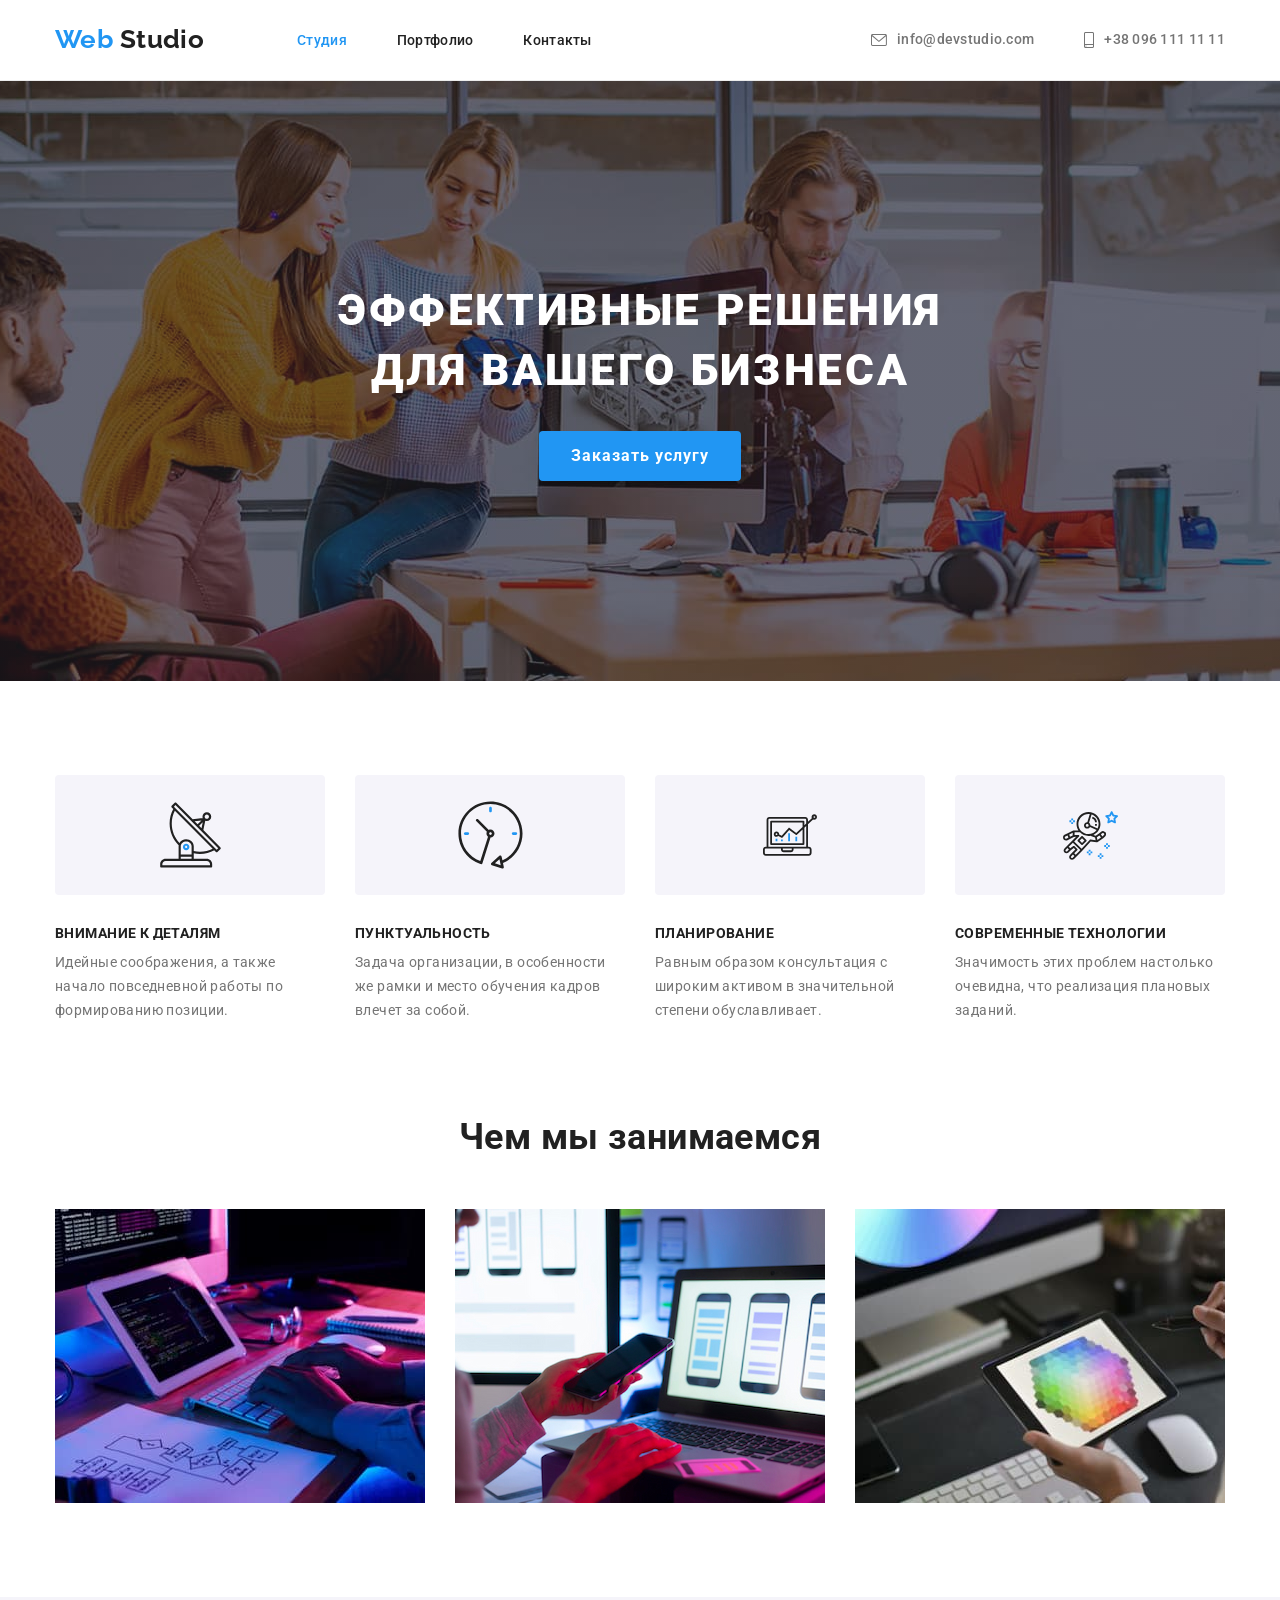
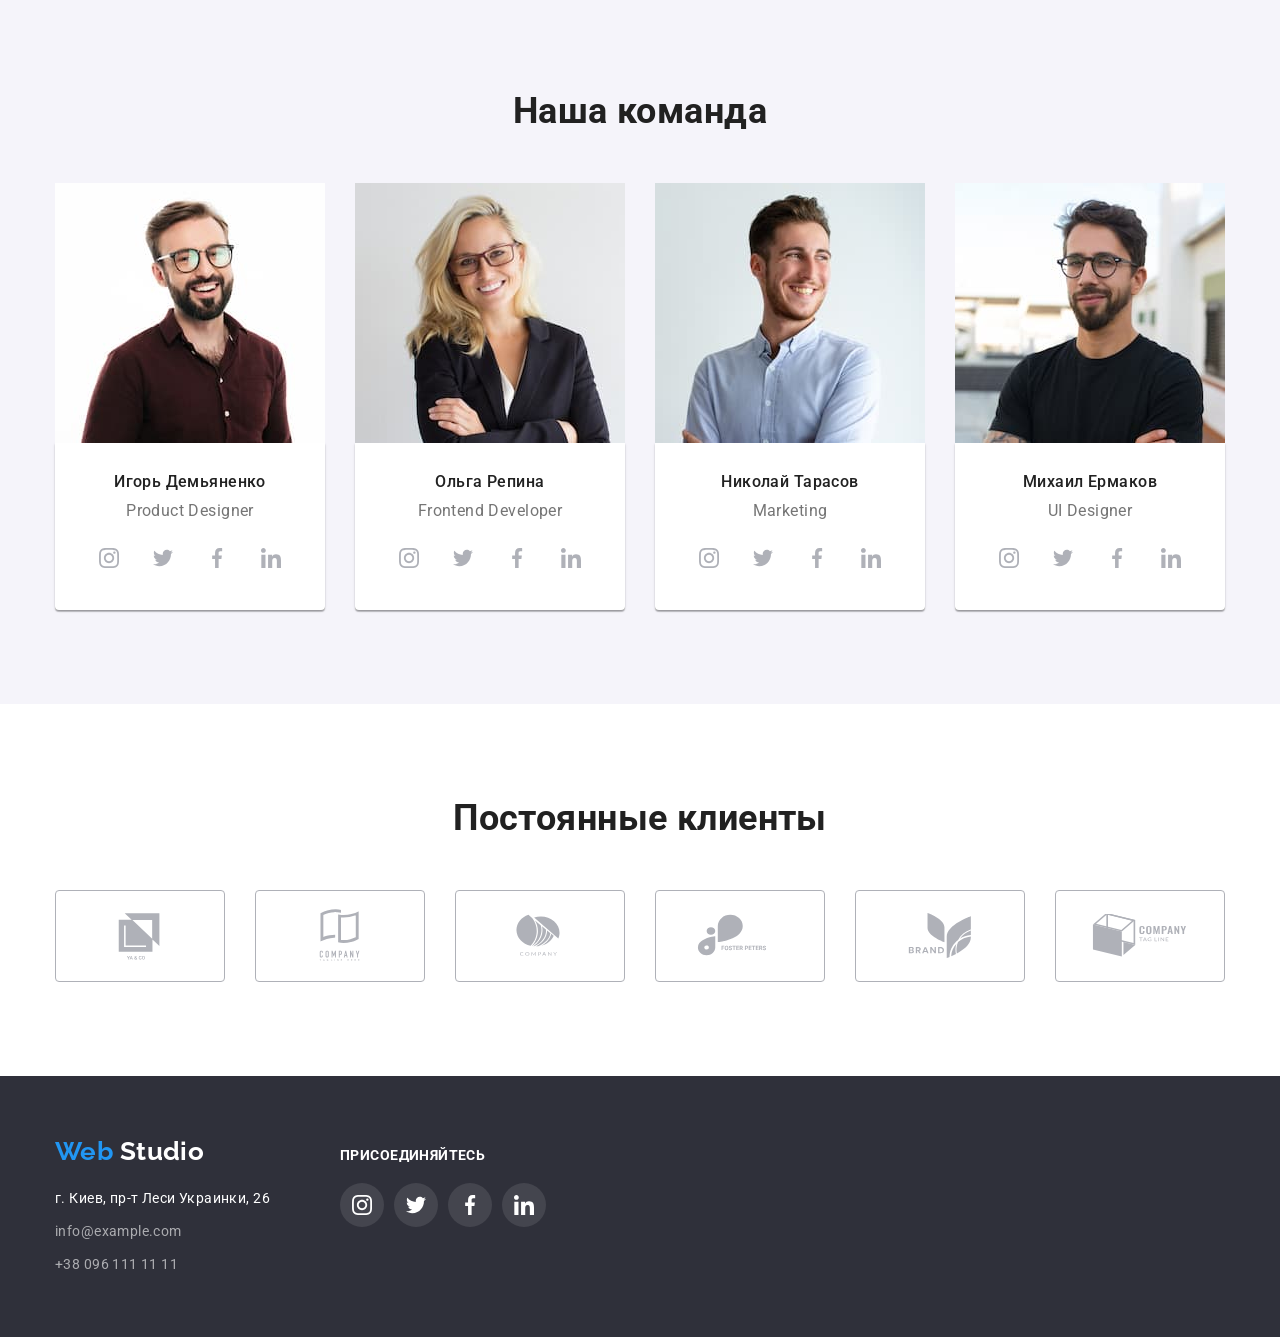
==== index.html @ f7c2570b "base elements" ====
<!DOCTYPE html>
<html lang="ru">
  <head>
    <meta charset="UTF-8" />
    <meta name="viewport" content="width=device-width, initial-scale=1.0" />
    <title>Homework 1 Web Studio</title>
    <link rel="stylesheet" href="https://cdnjs.cloudflare.com/ajax/libs/modern-normalize/1.1.0/modern-normalize.css" integrity="sha512-Y0MM+V6ymRKN2zStTqzQ227DWhhp4Mzdo6gnlRnuaNCbc+YN/ZH0sBCLTM4M0oSy9c9VKiCvd4Jk44aCLrNS5Q==" crossorigin="anonymous" referrerpolicy="no-referrer" />
    <link rel="preconnect" href="https://fonts.googleapis.com">
    <link rel="preconnect" href="https://fonts.googleapis.com">
    <link rel="preconnect" href="https://fonts.gstatic.com" crossorigin>
    <link href="https://fonts.googleapis.com/css2?family=Raleway:wght@700&family=Roboto:wght@400;500;700&display=swap" rel="stylesheet">
    <link rel="stylesheet" type="text/css" href="./css/style.css"/>
  </head>
  <body>
    <!--Header container-->

    <header>
      <div class="container header-container">
      <nav class="main-nav">
        <a class="logo" href="./index.html" target="_blank" rel="noopener noreferrer">
          Web <span class="logo-studio-second">Studio</span>
        </a>
        <ul class="site-nav">

          <li><a class="in-nav-list current" href="2.html">Студия</a></li>
          <li><a class="in-nav-list" href="portfolio.html">Портфолио</a></li>
          <li><a class="in-nav-list" href="4.html">Контакты</a></li>
        </ul>
      </nav>
      <ul class="contacts">
        <li>
          <a class="out-nav-list mail" href="mailto"> 
            <svg class="out-nav-icon" width="16" height="12">
              <use href="./images/icons.svg#icon-envelope"></use>
            </svg>
          info@devstudio.com 
          </a>
        </li>
        <li><a class="out-nav-list" href="tel">
          <svg class="out-nav-icon" width="10" height="16">
            <use href="./images/icons.svg#icon-smartphone"></use>
          </svg>
          +38 096 111 11 11 </a></li>
      </ul>
      </div>
    </header>

    <!--main conteiner-->
    <main>
      <section class="hero-title-button">
        <div class="container title-container">
        <h1 class="hero-title">Эффективные решения для вашего бизнеса</h1>
        <button class="button-hero" type="button">Заказать услугу</button>
      </div>
      </section>

      <!--about product section-->
      <section class="section"> 
        <div class="container">
        <h2 class="hidden-title">Наши приоритеты</h2>
        <ul class="product-list">
          <li>
            <div class="square-product-icon">
              <svg class="product-icon" width="65" height="70">
                <use href="./images/icons.svg#icon-antenna"></use>
              </svg>
            </div>
            <h3 class="third-title text-title">Внимание к деталям</h3>
            <p class="about-product-p">Идейные соображения, а также начало повседневной работы по формированию позиции.</p>
          </li>

          <li>
            <div class="square-product-icon">
              <svg class="product-icon" width="67" height="70">
                <use href="./images/icons.svg#icon-clock"></use>
              </svg>
            </div>
            <h3 class="third-title text-title">Пунктуальность</h3>
            <p class="about-product-p">
              Задача организации, в особенности же рамки и место обучения кадров влечет за собой.
            </p>
          </li>

          <li>
            <div class="square-product-icon">
              <svg class="product-icon" width="70" height="54">
                <use href="./images/icons.svg#icon-diagram"></use>
              </svg>
            </div>
            <h3 class="third-title text-title">Планирование</h3>
            <p class="about-product-p">
              Равным образом консультация с широким активом в значительной степени обуславливает.
            </p>
          </li>

          <li>
            <div class="square-product-icon">
              <svg class="product-icon" width="55" height="61">
                <use href="./images/icons.svg#icon-astronaut"></use>
              </svg>
            </div>
            <h3 class="third-title text-title">Современные технологии</h3>
            <p class="about-product-p">Значимость этих проблем настолько очевидна, что реализация плановых заданий.</p>
          </li>
        </ul>
      </div>
      </section>

      <!--What we do conteiner-->
      <section class="project-section section">
        <div class="container">
        <h2 class="second-title project-title">Чем мы занимаемся</h2>
        <ul class="project-list">
          <li><img src="./images/FB1(1).jpg" alt="development" width="370" /></li>

          <li><img src="./images/FB1(2).jpg" alt="markup" width="370" /></li>

          <li><img src="./images/FB1(3).jpg" alt="graphics" width="370" /></li>
        </ul>
      </div>
      </section>

      <!--Team conteiner-->
      <section class="team-section section">
        <div class="container">
        <h2 class="second-title team-title">Наша команда</h2>
        <ul class="team-list">
          <li class="members">
            <img
              width="270"
              height="260"
              src="./images/FB2(1).jpg"
              alt="product designer of our team"
            />
            <div class="member-card">
            <h3 class="member-title">Игорь Демьяненко</h3>
            <p class="our-team-p">Product Designer</p>
          <ul class="social-network-list">
            <li class="social-network-link">
              <a class="social-network" href="">
                <svg class="icon-social" width="20" height="20">
                  <use href="./images/icons.svg#icon-instagram"></use>
                </svg>
              </a>
            </li>
            <li class="social-network-link">
              <a class="social-network" href="">
                <svg class="icon-social" width="20" height="20">
                  <use href="./images/icons.svg#icon-twitter"></use>
                </svg>
              </a>
            </li>
            <li class="social-network-link">
              <a class="social-network" href="">
                <svg class="icon-social" width="20" height="20">
                  <use href="./images/icons.svg#icon-facebook"></use>
                </svg>
              </a>
            </li>
            <li class="social-network-link">
              <a class="social-network" href="">
                <svg class="icon-social" width="20" height="20">
                  <use href="./images/icons.svg#icon-linkedin"></use>
                </svg>
              </a>
            </li>
          </ul>
          </div>
          </li>
          <li class="members">
            <img
              width="270"
              height="260"
              src="./images/FB2(2).jpg"
              alt="frontend developer of our team"
            />
            <div class="member-card">
            <h3 class="member-title">Ольга Репина</h3>
            <p class="our-team-p">Frontend Developer</p>
            <ul class="social-network-list">
              <li class="social-network-link">
                <a class="social-network" href="">
                  <svg class="icon-social" width="20" height="20">
                    <use href="./images/icons.svg#icon-instagram"></use>
                  </svg>
                </a>
              </li>
              <li class="social-network-link">
                <a class="social-network" href="">
                  <svg class="icon-social" width="20" height="20">
                    <use href="./images/icons.svg#icon-twitter"></use>
                  </svg>
                </a>
              </li>
              <li class="social-network-link">
                <a class="social-network" href="">
                  <svg class="icon-social" width="20" height="20">
                    <use href="./images/icons.svg#icon-facebook"></use>
                  </svg>
                </a>
              </li>
              <li class="social-network-link">
                <a class="social-network" href="">
                  <svg class="icon-social" width="20" height="20">
                    <use href="./images/icons.svg#icon-linkedin"></use>
                  </svg>
                </a>
              </li>
            </ul>
            </div>
          </li>
          <li class="members">
            <img width="270" height="260" src="./images/FB2(3).jpg" alt="marketing of our team" />
            <div class="member-card">
            <h3 class="member-title">Николай Тарасов</h3>
            <p class="our-team-p">Marketing</p>
            <ul class="social-network-list">
              <li class="social-network-link">
                <a class="social-network" href="">
                  <svg class="icon-social" width="20" height="20">
                    <use href="./images/icons.svg#icon-instagram"></use>
                  </svg>
                </a>
              </li>
              <li class="social-network-link">
                <a class="social-network" href="">
                  <svg class="icon-social" width="20" height="20">
                    <use href="./images/icons.svg#icon-twitter"></use>
                  </svg>
                </a>
              </li>
              <li class="social-network-link">
                <a class="social-network" href="">
                  <svg class="icon-social" width="20" height="20">
                    <use href="./images/icons.svg#icon-facebook"></use>
                  </svg>
                </a>
              </li>
              <li class="social-network-link">
                <a class="social-network" href="">
                  <svg class="icon-social" width="20" height="20">
                    <use href="./images/icons.svg#icon-linkedin"></use>
                  </svg>
                </a>
              </li>
            </ul>
            </div>
          </li>
          <li class="members">
            <img width="270" height="260" src="./images/FB2(4).jpg" alt="UI designer of our team" />
            <div class="member-card">
            <h3 class="member-title">Михаил Ермаков</h3>
            <p class="our-team-p">UI Designer</p>
            <ul class="social-network-list">
              <li class="social-network-link">
                <a class="social-network" href="">
                  <svg class="icon-social" width="20" height="20">
                    <use href="./images/icons.svg#icon-instagram"></use>
                  </svg>
                </a>
              </li>
              <li class="social-network-link">
                <a class="social-network" href="">
                  <svg class="icon-social" width="20" height="20">
                    <use href="./images/icons.svg#icon-twitter"></use>
                  </svg>
                </a>
              </li>
              <li class="social-network-link">
                <a class="social-network" href="">
                  <svg class="icon-social" width="20" height="20">
                    <use href="./images/icons.svg#icon-facebook"></use>
                  </svg>
                </a>
              </li>
              <li class="social-network-link">
                <a class="social-network" href="">
                  <svg class="icon-social" width="20" height="20">
                    <use href="./images/icons.svg#icon-linkedin"></use>
                  </svg>
                </a>
              </li>
            </ul>
            </div>
          </li>
        </ul>
      </div>
      </section>

<!-- Clients section-->

<section class="section"> 
  <div class="conteiner">
<h2 class="second-title"> Постоянные клиенты </h2>
<ul class="clients-list">
  <li class="clients-company">
  <a class="company-item"  href="Client1"> 
  <svg class="clients-logo" width="106" height="60"> 
    <use href="./images/icons.svg#icon-Logo1"></use>
  </svg>
  </a>
  </li>
  <li class="clients-company">
    <a class="company-item"  href="Client1"> 
      <svg class="clients-logo" width="106" height="60"> 
        <use href="./images/icons.svg#icon-Logo2"></use>
      </svg>
      </a>
  </li>
  <li class="clients-company">
    <a class="company-item" href="Client1"> 
      <svg class="clients-logo" width="106" height="60"> 
        <use href="./images/icons.svg#icon-Logo3"></use>
      </svg>
      </a>
  </li>
  <li class="clients-company">
    <a class="company-item" href="Client1"> 
      <svg class="clients-logo" width="106" height="60"> 
        <use href="./images/icons.svg#icon-Logo4"></use>
      </svg>
      </a>
  </li>
  <li class="clients-company">
    <a class="company-item"  href="Client1"> 
      <svg class="clients-logo" width="106" height="60"> 
        <use href="./images/icons.svg#icon-Logo5"></use>
      </svg>
      </a>
  </li>
  <li class="clients-company">
    <a class="company-item" href="Client1"> 
      <svg class="clients-logo" width="106" height="60"> 
        <use href="./images/icons.svg#icon-Logo6"></use>
      </svg>
      </a>
  </li>
</ul>
  </div>
</section>
    </main>

    <!--footer conteiner-->
    <footer  class="footer-conteiner">
      <div class="container">
       <div class="footer-block">
        <div class="adress-block">
      <a class="logof" href="./index.html" target="_blank" rel="noopener noreferrer"> Web <span class="logo-studio-second-footer">Studio</span> </a>
      <address>
        <ul class="adress-list">
          <li>
            <a class="adress-conteiner address-link" href="https://bit.ly/3pXMvUd" target="_blank" rel="noopener noreferrer">
              г. Киев, пр-т Леси Украинки, 26
            </a>
          </li>
          <li><a class="contact-conteiner address-link" href="mailto:info@devstudio.com">info@example.com</a></li>
          <li><a class="contact-conteiner address-link" href="tel:+380961111111"> +38 096 111 11 11 </a></li>
        </ul>
      </address>
    </div>
      <div class="social-footer">
           <p class="social-p">присоединяйтесь</p>
           <ul class="social-list">
          <li class="social-item"> 
            <a class="social-link" href="instagram.com">
             <svg class="social-icon" width="20" height="20"> 
            <use href="./images/icons.svg#icon-instagram"></use>
          </svg>
        </a>
        </li>
          <li class="social-item">
            <a class="social-link" href="twitter.com">
            <svg class="social-icon"  width="20" height="20"> 
              <use href="./images/icons.svg#icon-twitter"></use>
            </svg>
          </a>
          </li>
          <li class="social-item">
            <a class="social-link" href="facebook.com">
            <svg class="social-icon" width="20" height="20"> 
              <use href="./images/icons.svg#icon-facebook"></use>
            </svg>
          </a>
          </li>
          <li class="social-item">
            <a class="social-link" href="linkedin.com">
            <svg class="social-icon"  width="20" height="20"> 
              <use href="./images/icons.svg#icon-linkedin"></use>
            </svg>
          </a>
          </li>
           </ul>
        </div>
      </div>
      </div>
    </footer>
  </body>
</html>
---- css/style.css ----
:root {
  --title-text-color: #212121;
  --accent-color: #2196F3;
  --text-color: #757575;
  --native-color: #FFFFFF;
  --footer-contact-color: rgba(255, 255, 255, 0.6);
  --dark-bg-color: #2F303A;
  --bg-btn-portfolio: #F5F4FA;
  --text-btn-color: rgba(0, 0, 0, 0.15);
  --card-color: #EEEEEE;
  --border-color:#ECECEC;
  --icons-color: #AFB1B8;
}

body {
font-family: 'Roboto', Raleway;
font-size: 14px;
background-color: var(--native-color);
letter-spacing: 0.03em;
}

p, h1, h2, h3, ul {
  margin: 0;
  padding: 0;
  list-style: none;
}

img {
  display: block;
}

.container {
  width: 1200px;
  margin-left: auto;
  margin-right: auto;
  padding-left: 15px;
  padding-right: 15px;
}

.section {
  padding-top: 94px;
  padding-bottom: 94px;
}
/* Header conteiner*/
header {
  display: flex;
  align-items: center;
  margin: auto;
  border-bottom: 1px solid var(--border-color);


}
.header-container {
  display: flex;
  align-items: center;
}

.main-nav {
  display: flex;
  align-items: center;
  margin-right: auto;
}

.logo {
margin-right: 93px;
padding-top: 24px;
padding-bottom: 25px;

font-family: 'Raleway';
font-weight: 700;
font-size: 26px;
line-height: 1.192;
text-decoration: none;
color: var(--accent-color)
}

.logo-studio-second{
 color: var(--title-text-color);
}

.logo-studio-second-footer{
color: var(--native-color);
}
.site-nav {
  display: flex;
  align-items: center;
  list-style: none;
  padding-left: 0;
  margin: 0;
}

.site-nav > li:not(:last-child) {
  margin-right: 50px;
}

.in-nav-list{
  padding-top: 32px;
  padding-bottom: 32px;
font-weight: 500;
line-height: 1.14;
letter-spacing: 0.02em;
color:var(--title-text-color);
text-decoration: none;
}
.in-nav-list.current {
  color: var(--accent-color);
}

.contacts {
  display: flex;
  align-items: center;
  padding-left: 0;
  margin: 0;
}

.out-nav-list{
  display: flex;
  align-items: center;
padding-top: 32px;
padding-bottom: 32px;
font-weight: 500;
line-height: 1.14;
letter-spacing: 0.02em;
color: var(--text-color);
text-decoration: none;
}

.mail {
  margin-right: 50px;
}

.in-nav-list:hover,.in-nav-list:focus,
.out-nav-list:hover, .out-nav-list:focus,
.contact-conteiner:hover, .contact-conteiner:focus,
.adress-conteiner:hover, .adress-conteiner:focus
{
  color:var(--accent-color);
}

.out-nav-icon {
  margin-right: 10px;
  fill: currentColor;
}


/* main conteiner index */
.hero-title-button{
  background: var(--dark-bg-color);
background-image: linear-gradient(
  to right,
   rgba(47, 48, 58, 0.4),
    rgba(47, 48, 58, 0.4)),
 url(../images/Img.jpg);
background-repeat: no-repeat;
background-size: cover;
background-position: center;
align-items: center;
padding-top: 200px;
padding-bottom: 200px;
max-width: 1600px;
height: 600px;
margin: 0 auto;
}

.title-container {
  display: flex;
  align-items: center;
  flex-direction: column;
}

.hero-title{
  margin: 0 auto;
  width: 696px;
font-weight: 900;
font-size: 44px;
line-height: 1.36;
text-align: center;
letter-spacing: 0.06em;
color: var(--native-color);
text-transform: uppercase;
}

.button-hero{
margin-top: 30px;
padding: 10px 32px;
border: none;
cursor: pointer;
font-weight: 700;
font-size: 16px;
line-height: 1.88;
display: flex;
align-items: center;
text-align: center;
letter-spacing: 0.06em;
color: var(--native-color);
background: var(--accent-color);
box-shadow: 0px 4px 4px var(--text-btn-color);
border-radius: 4px;
}

/*Title section*/

.second-title{
font-weight: 700;
font-size: 36px;
line-height: 1.166;
text-align: center;
color: var(--title-text-color)
}

.third-title{
font-weight: 700;
font-size: 14px;
line-height: 1.142;
color: var(--title-text-color);

}

.member-title {
font-weight: 500;
font-size: 16px;
line-height: 1.142;
color: var(--title-text-color);
text-align:center
}
.text-title {
  text-transform: uppercase;
  margin-bottom: 10px;
}

.hidden-title{
  display: none;
     position: absolute;    
      width: 1px;    
       height: 1px;   
      margin: -1px;   
       padding: 0;    
        overflow: hidden;   
          border: 0;    
           clip: rect(0 0 0 0); 
}

.portfolio-title {
  font-weight: 700;
  font-size: 18px;
  line-height: 2.000;
  letter-spacing: 0.06em;
  color: var(--title-text-color)
}

/*about product section*/
.project-section {
  padding-top: 0;
}

.product-list {
  display: flex;
}

.product-list> li:not(:last-child) {
  margin-right: 30px;
}

.about-product-p{
  width: 270px;
  line-height: 1.71;
  color: var(--text-color);
}

.project-title {
  margin-bottom: 50px;
}
.project-list {
  display: flex;
}

.project-list> li:not(:last-child) {
  margin-right: 30px;
}
.team-section {
  background-color: var(--bg-btn-portfolio);
  margin-top: 0;
  margin-bottom: 0;
}

.team-title {
  margin-bottom: 50px;
}
.team-list {
  display: flex;
}

.our-team-p{
margin-top: 10px;
font-size: 16px;
line-height: 1.187;
text-align: center;
color: var(--text-color);
}

.members {
background: var(--native-color);
width: 270px;
  margin-bottom: 0;
}

.members:not(:last-child) {
  margin-right: 30px;
}
.member-card {
  padding-top: 30px;
  padding-bottom: 30px;
  border-radius: 0px 0px 4px 4px;
  box-shadow: 0px 1px 3px rgba(0, 0, 0, 0.12), 0px 1px 1px rgba(0, 0, 0, 0.14), 0px 2px 1px rgba(0, 0, 0, 0.2);
}

.social-network-list {
  display: flex;
  justify-content: center;
  margin-top: 16px;
}

.social-network-link:not(:last-child) {
  margin-right: 10px;
}

.social-network {
  display: flex;
  justify-content: center;
  align-items: center;
  color: var(--icons-color);
  width: 44px;
  height: 44px;
  border-radius: 50%;
}

.social-network:hover,
.social-network:focus {
  color: var(--native-color);
  background-color: var(--accent-color);
}

.icon-social {
  fill: currentColor;
}

/* main conteiner portfolio */
.header-border {
  border: 1px solid var(--card-color);
}

.buttons-list {
  display: flex;
  justify-content: center;
  margin-bottom: 50px;
}
.buttons-list >li:not(:last-child) {
  margin-right: 8px;
}

.buttons-portfolio:hover{
  background: var(--accent-color); 
  color: var(--native-color); 
  box-shadow: 0px 3px 1px rgba(0, 0, 0, 0.1), 0px 1px 2px rgba(0, 0, 0, 0.08), 0px 2px 2px rgba(0, 0, 0, 0.12);

}
.buttons-portfolio:focus{
  background: var(--accent-color);
  color: var(--native-color);
  box-shadow: 0px 3px 1px rgba(0, 0, 0, 0.1), 0px 1px 2px rgba(0, 0, 0, 0.08), 0px 2px 2px rgba(0, 0, 0, 0.12);
}
.buttons-portfolio{
  cursor: pointer;
  font-weight: 500;
  font-size: 16px;
  line-height: 1.62;
  text-align: center;
  letter-spacing: 0.03em;
  border-radius: 4px;
  border: none;
  padding: 6px 22px;
  }

  .portfolio-list {
  display: flex;
  flex-wrap: wrap;
  }

  .portfolio-card {
    width: 370px;
    margin-right: 30px;
    margin-bottom: 30px;
    background: var(--native-color);

  }

  .imgbox-section:hover {
    box-shadow: 0px 1px 1px rgba(0, 0, 0, 0.12), 0px 4px 4px rgba(0, 0, 0, 0.06), 1px 4px 6px rgba(0, 0, 0, 0.16);

  }
  
  .portfolio-card:nth-child(3n) {
    margin-right: 0;
  }

  .portfolio-card:nth-last-child(-n + 3) {
    margin-bottom: 0;
  }
  
.image-card {
padding: 20px 24px 20px 24px;
border-bottom: 1px solid var(--card-color);
border-left: 1px solid var(--card-color);
border-right: 1px solid var(--card-color);
  }

.photoes-p{
  margin-top: 4px;
font-size: 16px;
line-height: 1.875;
color: var(--text-color);
}

.imgbox-section {
  text-decoration: none;
  display: block;

}

/* footer conteiner */

.logof {
  display: inline-block;
  margin-bottom: 20px;
  font-family: 'Raleway';
font-weight: 700;
font-size: 26px;
line-height: 1.192;
text-decoration: none;
color: var(--accent-color)
}

.footer-conteiner{
background: var(--dark-bg-color);
padding-top: 60px;
padding-bottom: 60px;
}

.contact-conteiner{
font-style: normal;
line-height: 1.714;
color: var(--footer-contact-color);
text-decoration: none;
}

.adress-conteiner{
font-style: normal;
line-height: 1.714;
color: var(--native-color);
text-decoration: none;
}

.address-link {
  display: inline-block;
}

.adress-list> li:not(:last-child) {
  margin-bottom: 9px;
}
.footer-block{
  display: flex;
  flex-wrap: wrap;
  align-items: baseline;
}

.social-footer {
  margin-left: 70px;
  justify-content: center;
}

.social-p {
font-weight: 700;
font-size: 14px;
line-height: 1.142;
letter-spacing: 0.03em;
text-transform: uppercase;
color:var(--native-color);
margin-bottom: 20px;
}

/* Icons section*/

.clients-list{
  margin-top: 50px;
  display: flex;
  justify-content: center;
  align-items: center;
}

.clients-list> li:not(:last-child) {
  margin-right: 30px;
}

.company-item {
  display: flex;
  justify-content: center;
  align-items: center;
  width: 170px;
  height: 92px;
  color: var(--icons-color);
  border: 1px solid var(--icons-color);
  border-radius: 4px;
}

.clients-logo {
  fill: currentColor;
}

.company-item:hover, .company-item:focus {
  color: var(--accent-color);
  border: 1px solid var(--accent-color);
}

.square-product-icon{
  display: flex;
  justify-content: center;
  align-items: center;
  width: 270px;
  height: 120px;
  background: var(--bg-btn-portfolio);
  border-radius: 4px;
  margin-bottom: 30px;
}
.product-icon {
  fill: var(--title-text-color);
}

.social-list {
display: flex;
}
.social-list>li:not(:last-child){
  margin-right: 10px;
}

.social-link {
  display: flex;
  justify-content: center;
  align-items: center;
  color: var(--native-color);
  background-color: rgba(255, 255, 255, 0.1);
  width: 44px;
  height: 44px;
  border-radius: 50%;
}
.social-icon {
  fill: currentColor;
}
.social-link:hover, .social-link:focus {
  background-color: var(--accent-color);
  color: var(--native-color);
}
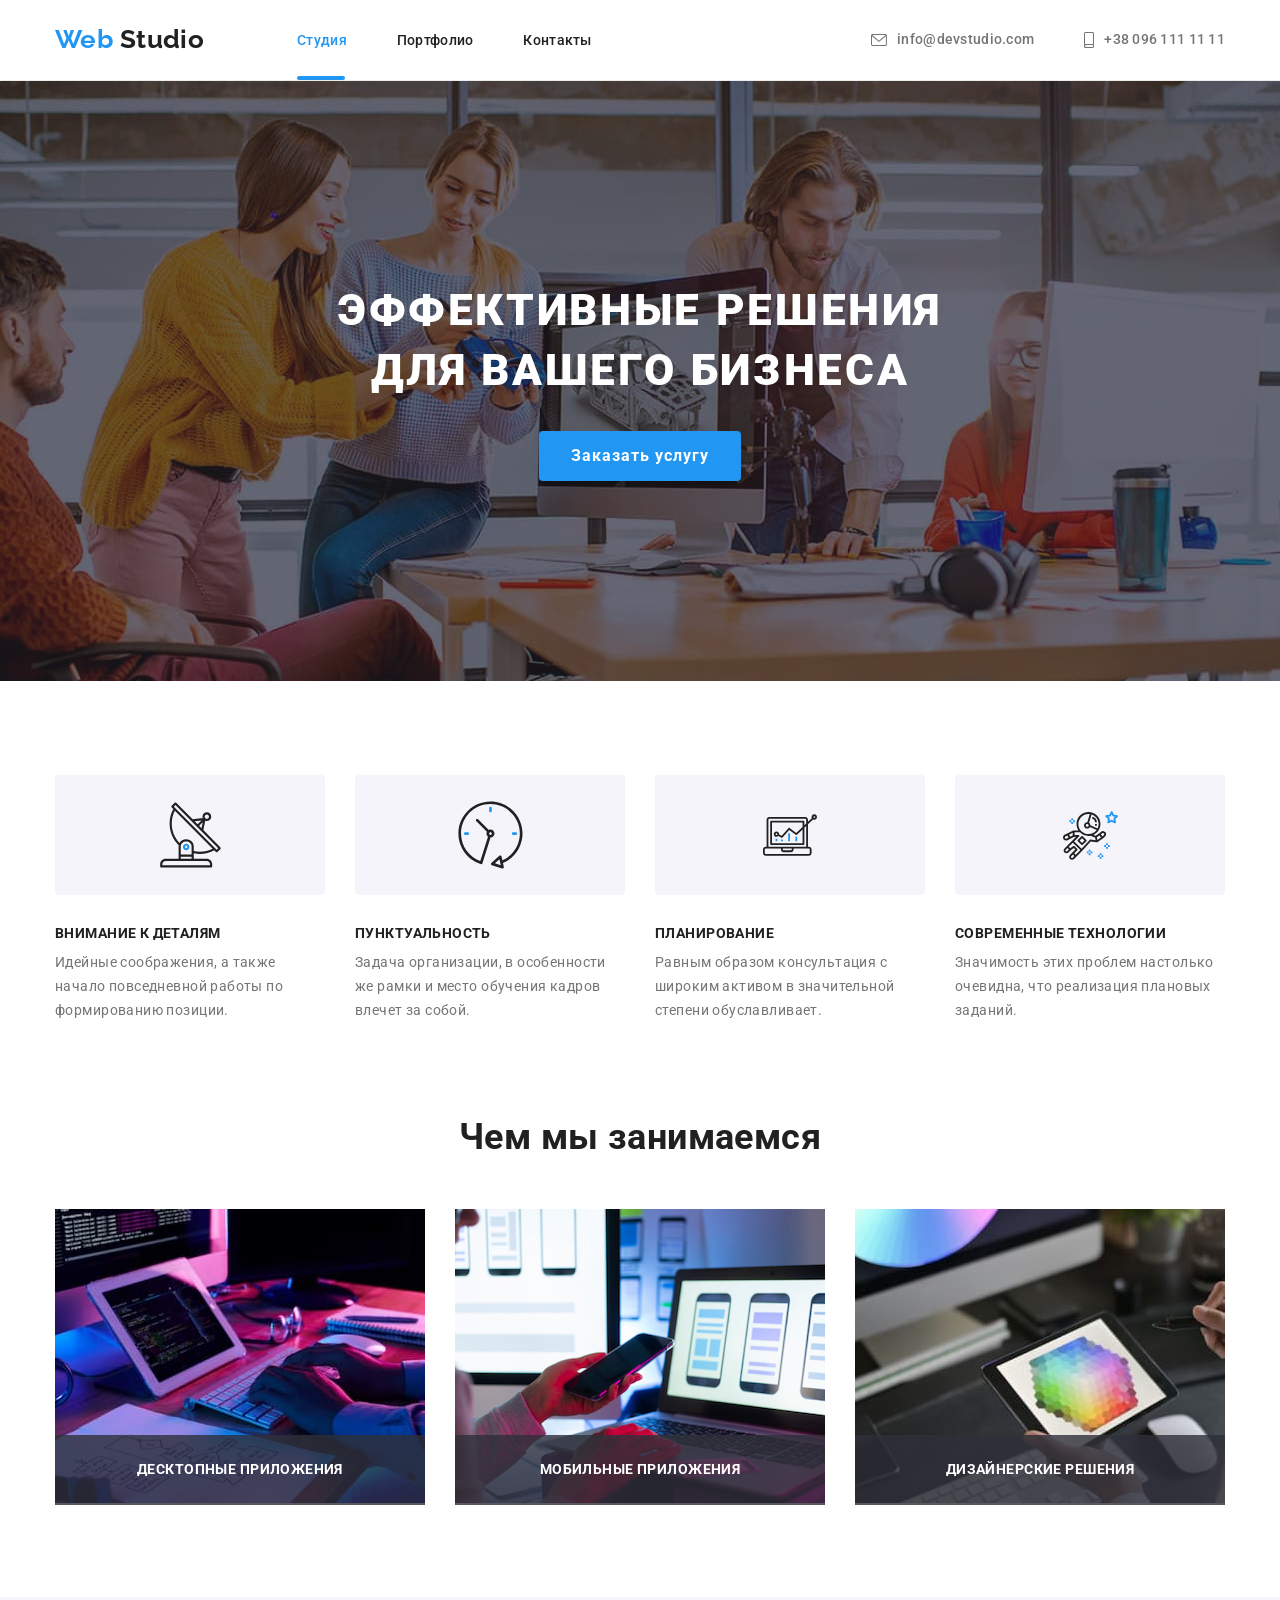
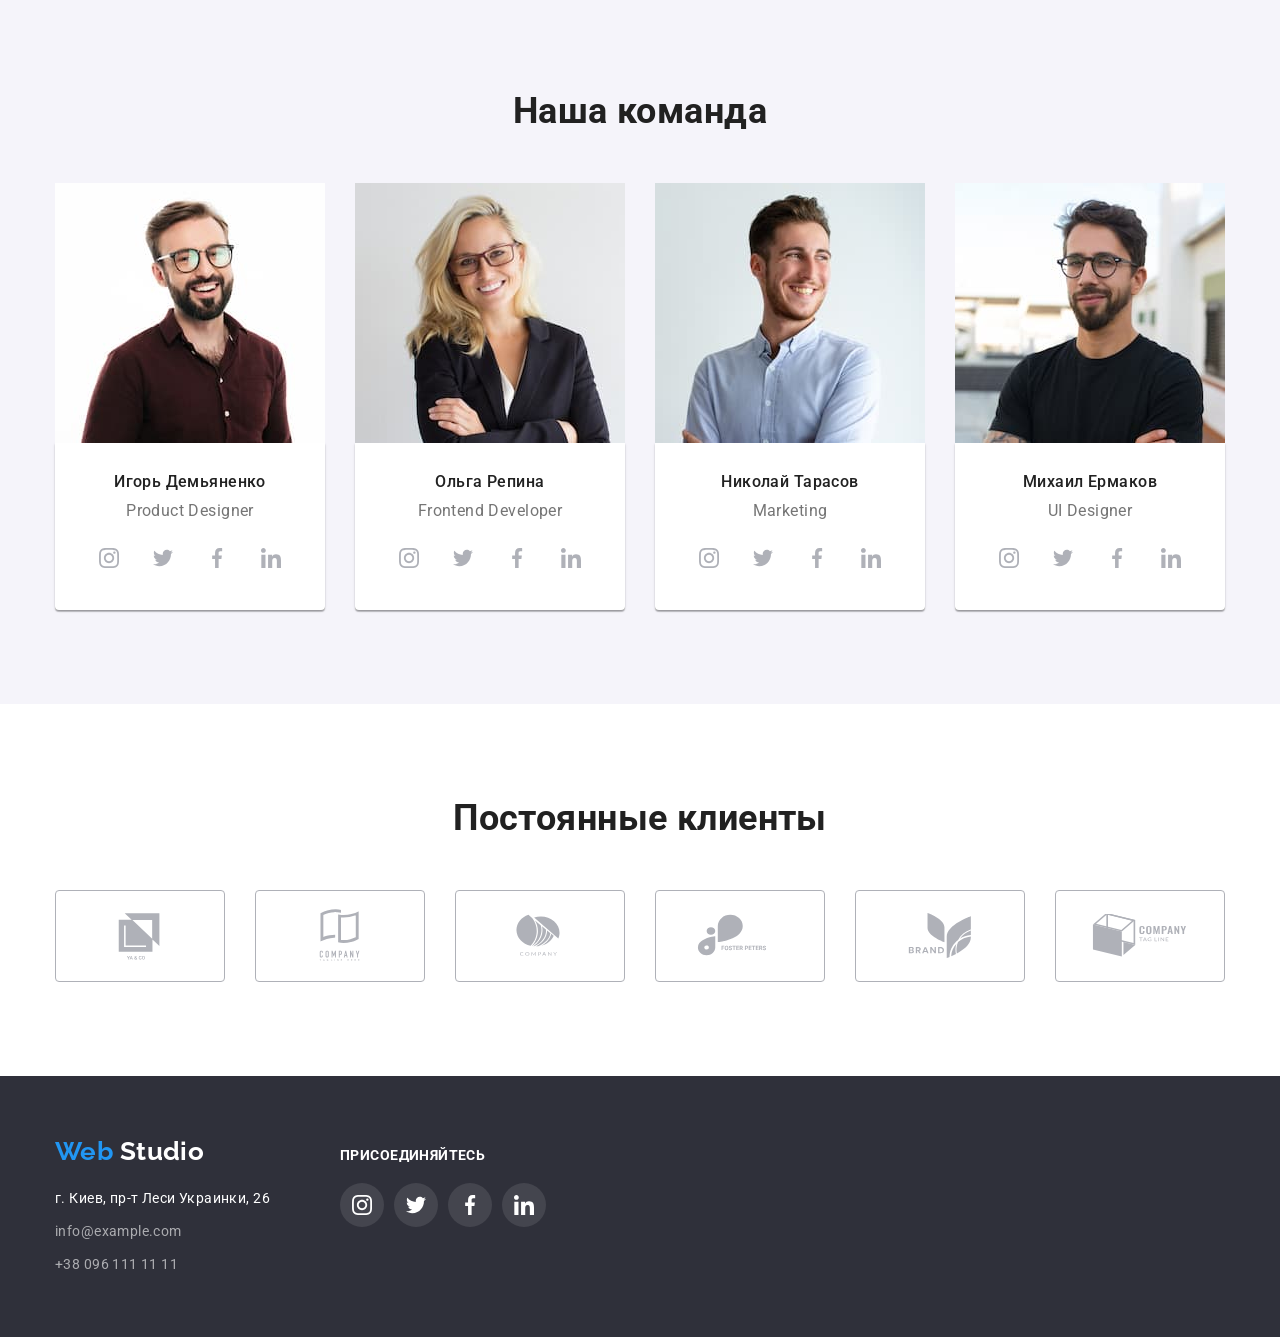
==== commit f1b994cc: "result" ====
--- a/index.html
+++ b/index.html
@@ -4,44 +4,55 @@
     <meta charset="UTF-8" />
     <meta name="viewport" content="width=device-width, initial-scale=1.0" />
     <title>Homework 1 Web Studio</title>
-    <link rel="stylesheet" href="https://cdnjs.cloudflare.com/ajax/libs/modern-normalize/1.1.0/modern-normalize.css" integrity="sha512-Y0MM+V6ymRKN2zStTqzQ227DWhhp4Mzdo6gnlRnuaNCbc+YN/ZH0sBCLTM4M0oSy9c9VKiCvd4Jk44aCLrNS5Q==" crossorigin="anonymous" referrerpolicy="no-referrer" />
-    <link rel="preconnect" href="https://fonts.googleapis.com">
-    <link rel="preconnect" href="https://fonts.googleapis.com">
-    <link rel="preconnect" href="https://fonts.gstatic.com" crossorigin>
-    <link href="https://fonts.googleapis.com/css2?family=Raleway:wght@700&family=Roboto:wght@400;500;700&display=swap" rel="stylesheet">
-    <link rel="stylesheet" type="text/css" href="./css/style.css"/>
+    <link
+      rel="stylesheet"
+      href="https://cdnjs.cloudflare.com/ajax/libs/modern-normalize/1.1.0/modern-normalize.css"
+      integrity="sha512-Y0MM+V6ymRKN2zStTqzQ227DWhhp4Mzdo6gnlRnuaNCbc+YN/ZH0sBCLTM4M0oSy9c9VKiCvd4Jk44aCLrNS5Q=="
+      crossorigin="anonymous"
+      referrerpolicy="no-referrer"
+    />
+    <link rel="preconnect" href="https://fonts.googleapis.com" />
+    <link rel="preconnect" href="https://fonts.googleapis.com" />
+    <link rel="preconnect" href="https://fonts.gstatic.com" crossorigin />
+    <link
+      href="https://fonts.googleapis.com/css2?family=Raleway:wght@700&family=Roboto:wght@400;500;700&display=swap"
+      rel="stylesheet"
+    />
+    <link rel="stylesheet" type="text/css" href="./css/style.css" />
   </head>
   <body>
     <!--Header container-->
 
     <header>
       <div class="container header-container">
-      <nav class="main-nav">
-        <a class="logo" href="./index.html" target="_blank" rel="noopener noreferrer">
-          Web <span class="logo-studio-second">Studio</span>
-        </a>
-        <ul class="site-nav">
-
-          <li><a class="in-nav-list current" href="2.html">Студия</a></li>
-          <li><a class="in-nav-list" href="portfolio.html">Портфолио</a></li>
-          <li><a class="in-nav-list" href="4.html">Контакты</a></li>
+        <nav class="main-nav">
+          <a class="logo" href="./index.html" target="_blank" rel="noopener noreferrer">
+            Web <span class="logo-studio-second">Studio</span>
+          </a>
+          <ul class="site-nav">
+            <li><a class="in-nav-list current studio" href="2.html">Студия</a></li>
+            <li><a class="in-nav-list" href="portfolio.html">Портфолио</a></li>
+            <li><a class="in-nav-list" href="4.html">Контакты</a></li>
+          </ul>
+        </nav>
+        <ul class="contacts">
+          <li>
+            <a class="out-nav-list mail" href="mailto">
+              <svg class="out-nav-icon" width="16" height="12">
+                <use href="./images/icons.svg#icon-envelope"></use>
+              </svg>
+              info@devstudio.com
+            </a>
+          </li>
+          <li>
+            <a class="out-nav-list" href="tel">
+              <svg class="out-nav-icon" width="10" height="16">
+                <use href="./images/icons.svg#icon-smartphone"></use>
+              </svg>
+              +38 096 111 11 11
+            </a>
+          </li>
         </ul>
-      </nav>
-      <ul class="contacts">
-        <li>
-          <a class="out-nav-list mail" href="mailto"> 
-            <svg class="out-nav-icon" width="16" height="12">
-              <use href="./images/icons.svg#icon-envelope"></use>
-            </svg>
-          info@devstudio.com 
-          </a>
-        </li>
-        <li><a class="out-nav-list" href="tel">
-          <svg class="out-nav-icon" width="10" height="16">
-            <use href="./images/icons.svg#icon-smartphone"></use>
-          </svg>
-          +38 096 111 11 11 </a></li>
-      </ul>
       </div>
     </header>
 
@@ -49,350 +60,397 @@
     <main>
       <section class="hero-title-button">
         <div class="container title-container">
-        <h1 class="hero-title">Эффективные решения для вашего бизнеса</h1>
-        <button class="button-hero" type="button">Заказать услугу</button>
-      </div>
+          <h1 class="hero-title">Эффективные решения для вашего бизнеса</h1>
+          <button class="button-hero" type="button" data-modal-open>Заказать услугу</button>
+        </div>
       </section>
 
       <!--about product section-->
-      <section class="section"> 
+      <section class="section">
         <div class="container">
-        <h2 class="hidden-title">Наши приоритеты</h2>
-        <ul class="product-list">
-          <li>
-            <div class="square-product-icon">
-              <svg class="product-icon" width="65" height="70">
-                <use href="./images/icons.svg#icon-antenna"></use>
-              </svg>
-            </div>
-            <h3 class="third-title text-title">Внимание к деталям</h3>
-            <p class="about-product-p">Идейные соображения, а также начало повседневной работы по формированию позиции.</p>
-          </li>
-
-          <li>
-            <div class="square-product-icon">
-              <svg class="product-icon" width="67" height="70">
-                <use href="./images/icons.svg#icon-clock"></use>
-              </svg>
-            </div>
-            <h3 class="third-title text-title">Пунктуальность</h3>
-            <p class="about-product-p">
-              Задача организации, в особенности же рамки и место обучения кадров влечет за собой.
-            </p>
-          </li>
-
-          <li>
-            <div class="square-product-icon">
-              <svg class="product-icon" width="70" height="54">
-                <use href="./images/icons.svg#icon-diagram"></use>
-              </svg>
-            </div>
-            <h3 class="third-title text-title">Планирование</h3>
-            <p class="about-product-p">
-              Равным образом консультация с широким активом в значительной степени обуславливает.
-            </p>
-          </li>
-
-          <li>
-            <div class="square-product-icon">
-              <svg class="product-icon" width="55" height="61">
-                <use href="./images/icons.svg#icon-astronaut"></use>
-              </svg>
-            </div>
-            <h3 class="third-title text-title">Современные технологии</h3>
-            <p class="about-product-p">Значимость этих проблем настолько очевидна, что реализация плановых заданий.</p>
-          </li>
-        </ul>
-      </div>
+          <h2 class="hidden-title">Наши приоритеты</h2>
+          <ul class="product-list">
+            <li>
+              <div class="square-product-icon">
+                <svg class="product-icon" width="65" height="70">
+                  <use href="./images/icons.svg#icon-antenna"></use>
+                </svg>
+              </div>
+              <h3 class="third-title text-title">Внимание к деталям</h3>
+              <p class="about-product-p">
+                Идейные соображения, а также начало повседневной работы по формированию позиции.
+              </p>
+            </li>
+
+            <li>
+              <div class="square-product-icon">
+                <svg class="product-icon" width="67" height="70">
+                  <use href="./images/icons.svg#icon-clock"></use>
+                </svg>
+              </div>
+              <h3 class="third-title text-title">Пунктуальность</h3>
+              <p class="about-product-p">
+                Задача организации, в особенности же рамки и место обучения кадров влечет за собой.
+              </p>
+            </li>
+
+            <li>
+              <div class="square-product-icon">
+                <svg class="product-icon" width="70" height="54">
+                  <use href="./images/icons.svg#icon-diagram"></use>
+                </svg>
+              </div>
+              <h3 class="third-title text-title">Планирование</h3>
+              <p class="about-product-p">
+                Равным образом консультация с широким активом в значительной степени обуславливает.
+              </p>
+            </li>
+
+            <li>
+              <div class="square-product-icon">
+                <svg class="product-icon" width="55" height="61">
+                  <use href="./images/icons.svg#icon-astronaut"></use>
+                </svg>
+              </div>
+              <h3 class="third-title text-title">Современные технологии</h3>
+              <p class="about-product-p">
+                Значимость этих проблем настолько очевидна, что реализация плановых заданий.
+              </p>
+            </li>
+          </ul>
+        </div>
       </section>
 
       <!--What we do conteiner-->
       <section class="project-section section">
         <div class="container">
-        <h2 class="second-title project-title">Чем мы занимаемся</h2>
-        <ul class="project-list">
-          <li><img src="./images/FB1(1).jpg" alt="development" width="370" /></li>
-
-          <li><img src="./images/FB1(2).jpg" alt="markup" width="370" /></li>
-
-          <li><img src="./images/FB1(3).jpg" alt="graphics" width="370" /></li>
-        </ul>
-      </div>
+          <h2 class="second-title project-title">Чем мы занимаемся</h2>
+          <ul class="project-list">
+            <li>
+              <img src="./images/FB1(1).jpg" alt="development" width="370" />
+              <div class="label">
+                <p class="project-text">Десктопные приложения</p>
+              </div>
+            </li>
+
+            <li>
+              <img src="./images/FB1(2).jpg" alt="markup" width="370" />
+              <div class="label"><p class="project-text">Мобильные приложения</p>
+              </div>
+            </li>
+
+            <li>
+              <img src="./images/FB1(3).jpg" alt="graphics" width="370" />
+              <div class="label"><p class="project-text">Дизайнерские решения</p>
+              </div>
+            </li>
+          </ul>
+        </div>
       </section>
 
       <!--Team conteiner-->
       <section class="team-section section">
         <div class="container">
-        <h2 class="second-title team-title">Наша команда</h2>
-        <ul class="team-list">
-          <li class="members">
-            <img
-              width="270"
-              height="260"
-              src="./images/FB2(1).jpg"
-              alt="product designer of our team"
-            />
-            <div class="member-card">
-            <h3 class="member-title">Игорь Демьяненко</h3>
-            <p class="our-team-p">Product Designer</p>
-          <ul class="social-network-list">
-            <li class="social-network-link">
-              <a class="social-network" href="">
-                <svg class="icon-social" width="20" height="20">
-                  <use href="./images/icons.svg#icon-instagram"></use>
-                </svg>
-              </a>
-            </li>
-            <li class="social-network-link">
-              <a class="social-network" href="">
-                <svg class="icon-social" width="20" height="20">
-                  <use href="./images/icons.svg#icon-twitter"></use>
-                </svg>
-              </a>
-            </li>
-            <li class="social-network-link">
-              <a class="social-network" href="">
-                <svg class="icon-social" width="20" height="20">
-                  <use href="./images/icons.svg#icon-facebook"></use>
-                </svg>
-              </a>
-            </li>
-            <li class="social-network-link">
-              <a class="social-network" href="">
-                <svg class="icon-social" width="20" height="20">
-                  <use href="./images/icons.svg#icon-linkedin"></use>
-                </svg>
-              </a>
+          <h2 class="second-title team-title">Наша команда</h2>
+          <ul class="team-list">
+            <li class="members">
+              <img
+                width="270"
+                height="260"
+                src="./images/FB2(1).jpg"
+                alt="product designer of our team"
+              />
+              <div class="member-card">
+                <h3 class="member-title">Игорь Демьяненко</h3>
+                <p class="our-team-p">Product Designer</p>
+                <ul class="social-network-list">
+                  <li class="social-network-link">
+                    <a class="social-network" href="">
+                      <svg class="icon-social" width="20" height="20">
+                        <use href="./images/icons.svg#icon-instagram"></use>
+                      </svg>
+                    </a>
+                  </li>
+                  <li class="social-network-link">
+                    <a class="social-network" href="">
+                      <svg class="icon-social" width="20" height="20">
+                        <use href="./images/icons.svg#icon-twitter"></use>
+                      </svg>
+                    </a>
+                  </li>
+                  <li class="social-network-link">
+                    <a class="social-network" href="">
+                      <svg class="icon-social" width="20" height="20">
+                        <use href="./images/icons.svg#icon-facebook"></use>
+                      </svg>
+                    </a>
+                  </li>
+                  <li class="social-network-link">
+                    <a class="social-network" href="">
+                      <svg class="icon-social" width="20" height="20">
+                        <use href="./images/icons.svg#icon-linkedin"></use>
+                      </svg>
+                    </a>
+                  </li>
+                </ul>
+              </div>
+            </li>
+            <li class="members">
+              <img
+                width="270"
+                height="260"
+                src="./images/FB2(2).jpg"
+                alt="frontend developer of our team"
+              />
+              <div class="member-card">
+                <h3 class="member-title">Ольга Репина</h3>
+                <p class="our-team-p">Frontend Developer</p>
+                <ul class="social-network-list">
+                  <li class="social-network-link">
+                    <a class="social-network" href="">
+                      <svg class="icon-social" width="20" height="20">
+                        <use href="./images/icons.svg#icon-instagram"></use>
+                      </svg>
+                    </a>
+                  </li>
+                  <li class="social-network-link">
+                    <a class="social-network" href="">
+                      <svg class="icon-social" width="20" height="20">
+                        <use href="./images/icons.svg#icon-twitter"></use>
+                      </svg>
+                    </a>
+                  </li>
+                  <li class="social-network-link">
+                    <a class="social-network" href="">
+                      <svg class="icon-social" width="20" height="20">
+                        <use href="./images/icons.svg#icon-facebook"></use>
+                      </svg>
+                    </a>
+                  </li>
+                  <li class="social-network-link">
+                    <a class="social-network" href="">
+                      <svg class="icon-social" width="20" height="20">
+                        <use href="./images/icons.svg#icon-linkedin"></use>
+                      </svg>
+                    </a>
+                  </li>
+                </ul>
+              </div>
+            </li>
+            <li class="members">
+              <img width="270" height="260" src="./images/FB2(3).jpg" alt="marketing of our team" />
+              <div class="member-card">
+                <h3 class="member-title">Николай Тарасов</h3>
+                <p class="our-team-p">Marketing</p>
+                <ul class="social-network-list">
+                  <li class="social-network-link">
+                    <a class="social-network" href="">
+                      <svg class="icon-social" width="20" height="20">
+                        <use href="./images/icons.svg#icon-instagram"></use>
+                      </svg>
+                    </a>
+                  </li>
+                  <li class="social-network-link">
+                    <a class="social-network" href="">
+                      <svg class="icon-social" width="20" height="20">
+                        <use href="./images/icons.svg#icon-twitter"></use>
+                      </svg>
+                    </a>
+                  </li>
+                  <li class="social-network-link">
+                    <a class="social-network" href="">
+                      <svg class="icon-social" width="20" height="20">
+                        <use href="./images/icons.svg#icon-facebook"></use>
+                      </svg>
+                    </a>
+                  </li>
+                  <li class="social-network-link">
+                    <a class="social-network" href="">
+                      <svg class="icon-social" width="20" height="20">
+                        <use href="./images/icons.svg#icon-linkedin"></use>
+                      </svg>
+                    </a>
+                  </li>
+                </ul>
+              </div>
+            </li>
+            <li class="members">
+              <img
+                width="270"
+                height="260"
+                src="./images/FB2(4).jpg"
+                alt="UI designer of our team"
+              />
+              <div class="member-card">
+                <h3 class="member-title">Михаил Ермаков</h3>
+                <p class="our-team-p">UI Designer</p>
+                <ul class="social-network-list">
+                  <li class="social-network-link">
+                    <a class="social-network" href="">
+                      <svg class="icon-social" width="20" height="20">
+                        <use href="./images/icons.svg#icon-instagram"></use>
+                      </svg>
+                    </a>
+                  </li>
+                  <li class="social-network-link">
+                    <a class="social-network" href="">
+                      <svg class="icon-social" width="20" height="20">
+                        <use href="./images/icons.svg#icon-twitter"></use>
+                      </svg>
+                    </a>
+                  </li>
+                  <li class="social-network-link">
+                    <a class="social-network" href="">
+                      <svg class="icon-social" width="20" height="20">
+                        <use href="./images/icons.svg#icon-facebook"></use>
+                      </svg>
+                    </a>
+                  </li>
+                  <li class="social-network-link">
+                    <a class="social-network" href="">
+                      <svg class="icon-social" width="20" height="20">
+                        <use href="./images/icons.svg#icon-linkedin"></use>
+                      </svg>
+                    </a>
+                  </li>
+                </ul>
+              </div>
             </li>
           </ul>
+        </div>
+      </section>
+
+      <!-- Clients section-->
+
+      <section class="section">
+        <div class="conteiner">
+          <h2 class="second-title">Постоянные клиенты</h2>
+          <ul class="clients-list">
+            <li class="clients-company">
+              <a class="company-item" href="Client1">
+                <svg class="clients-logo" width="106" height="60">
+                  <use href="./images/icons.svg#icon-Logo1"></use>
+                </svg>
+              </a>
+            </li>
+            <li class="clients-company">
+              <a class="company-item" href="Client1">
+                <svg class="clients-logo" width="106" height="60">
+                  <use href="./images/icons.svg#icon-Logo2"></use>
+                </svg>
+              </a>
+            </li>
+            <li class="clients-company">
+              <a class="company-item" href="Client1">
+                <svg class="clients-logo" width="106" height="60">
+                  <use href="./images/icons.svg#icon-Logo3"></use>
+                </svg>
+              </a>
+            </li>
+            <li class="clients-company">
+              <a class="company-item" href="Client1">
+                <svg class="clients-logo" width="106" height="60">
+                  <use href="./images/icons.svg#icon-Logo4"></use>
+                </svg>
+              </a>
+            </li>
+            <li class="clients-company">
+              <a class="company-item" href="Client1">
+                <svg class="clients-logo" width="106" height="60">
+                  <use href="./images/icons.svg#icon-Logo5"></use>
+                </svg>
+              </a>
+            </li>
+            <li class="clients-company">
+              <a class="company-item" href="Client1">
+                <svg class="clients-logo" width="106" height="60">
+                  <use href="./images/icons.svg#icon-Logo6"></use>
+                </svg>
+              </a>
+            </li>
+          </ul>
+        </div>
+      </section>
+    </main>
+
+    <!--footer conteiner-->
+    <footer class="footer-conteiner">
+      <div class="container">
+        <div class="footer-block">
+          <div class="adress-block">
+            <a class="logof" href="./index.html" target="_blank" rel="noopener noreferrer">
+              Web <span class="logo-studio-second-footer">Studio</span>
+            </a>
+            <address>
+              <ul class="adress-list">
+                <li>
+                  <a
+                    class="adress-conteiner address-link"
+                    href="https://bit.ly/3pXMvUd"
+                    target="_blank"
+                    rel="noopener noreferrer"
+                  >
+                    г. Киев, пр-т Леси Украинки, 26
+                  </a>
+                </li>
+                <li>
+                  <a class="contact-conteiner address-link" href="mailto:info@devstudio.com"
+                    >info@example.com</a
+                  >
+                </li>
+                <li>
+                  <a class="contact-conteiner address-link" href="tel:+380961111111">
+                    +38 096 111 11 11
+                  </a>
+                </li>
+              </ul>
+            </address>
           </div>
-          </li>
-          <li class="members">
-            <img
-              width="270"
-              height="260"
-              src="./images/FB2(2).jpg"
-              alt="frontend developer of our team"
-            />
-            <div class="member-card">
-            <h3 class="member-title">Ольга Репина</h3>
-            <p class="our-team-p">Frontend Developer</p>
-            <ul class="social-network-list">
-              <li class="social-network-link">
-                <a class="social-network" href="">
-                  <svg class="icon-social" width="20" height="20">
+          <div class="social-footer">
+            <p class="social-p">присоединяйтесь</p>
+            <ul class="social-list">
+              <li class="social-item">
+                <a class="social-link" href="instagram.com">
+                  <svg class="social-icon" width="20" height="20">
                     <use href="./images/icons.svg#icon-instagram"></use>
                   </svg>
                 </a>
               </li>
-              <li class="social-network-link">
-                <a class="social-network" href="">
-                  <svg class="icon-social" width="20" height="20">
+              <li class="social-item">
+                <a class="social-link" href="twitter.com">
+                  <svg class="social-icon" width="20" height="20">
                     <use href="./images/icons.svg#icon-twitter"></use>
                   </svg>
                 </a>
               </li>
-              <li class="social-network-link">
-                <a class="social-network" href="">
-                  <svg class="icon-social" width="20" height="20">
+              <li class="social-item">
+                <a class="social-link" href="facebook.com">
+                  <svg class="social-icon" width="20" height="20">
                     <use href="./images/icons.svg#icon-facebook"></use>
                   </svg>
                 </a>
               </li>
-              <li class="social-network-link">
-                <a class="social-network" href="">
-                  <svg class="icon-social" width="20" height="20">
+              <li class="social-item">
+                <a class="social-link" href="linkedin.com">
+                  <svg class="social-icon" width="20" height="20">
                     <use href="./images/icons.svg#icon-linkedin"></use>
                   </svg>
                 </a>
               </li>
             </ul>
-            </div>
-          </li>
-          <li class="members">
-            <img width="270" height="260" src="./images/FB2(3).jpg" alt="marketing of our team" />
-            <div class="member-card">
-            <h3 class="member-title">Николай Тарасов</h3>
-            <p class="our-team-p">Marketing</p>
-            <ul class="social-network-list">
-              <li class="social-network-link">
-                <a class="social-network" href="">
-                  <svg class="icon-social" width="20" height="20">
-                    <use href="./images/icons.svg#icon-instagram"></use>
-                  </svg>
-                </a>
-              </li>
-              <li class="social-network-link">
-                <a class="social-network" href="">
-                  <svg class="icon-social" width="20" height="20">
-                    <use href="./images/icons.svg#icon-twitter"></use>
-                  </svg>
-                </a>
-              </li>
-              <li class="social-network-link">
-                <a class="social-network" href="">
-                  <svg class="icon-social" width="20" height="20">
-                    <use href="./images/icons.svg#icon-facebook"></use>
-                  </svg>
-                </a>
-              </li>
-              <li class="social-network-link">
-                <a class="social-network" href="">
-                  <svg class="icon-social" width="20" height="20">
-                    <use href="./images/icons.svg#icon-linkedin"></use>
-                  </svg>
-                </a>
-              </li>
-            </ul>
-            </div>
-          </li>
-          <li class="members">
-            <img width="270" height="260" src="./images/FB2(4).jpg" alt="UI designer of our team" />
-            <div class="member-card">
-            <h3 class="member-title">Михаил Ермаков</h3>
-            <p class="our-team-p">UI Designer</p>
-            <ul class="social-network-list">
-              <li class="social-network-link">
-                <a class="social-network" href="">
-                  <svg class="icon-social" width="20" height="20">
-                    <use href="./images/icons.svg#icon-instagram"></use>
-                  </svg>
-                </a>
-              </li>
-              <li class="social-network-link">
-                <a class="social-network" href="">
-                  <svg class="icon-social" width="20" height="20">
-                    <use href="./images/icons.svg#icon-twitter"></use>
-                  </svg>
-                </a>
-              </li>
-              <li class="social-network-link">
-                <a class="social-network" href="">
-                  <svg class="icon-social" width="20" height="20">
-                    <use href="./images/icons.svg#icon-facebook"></use>
-                  </svg>
-                </a>
-              </li>
-              <li class="social-network-link">
-                <a class="social-network" href="">
-                  <svg class="icon-social" width="20" height="20">
-                    <use href="./images/icons.svg#icon-linkedin"></use>
-                  </svg>
-                </a>
-              </li>
-            </ul>
-            </div>
-          </li>
-        </ul>
-      </div>
-      </section>
-
-<!-- Clients section-->
-
-<section class="section"> 
-  <div class="conteiner">
-<h2 class="second-title"> Постоянные клиенты </h2>
-<ul class="clients-list">
-  <li class="clients-company">
-  <a class="company-item"  href="Client1"> 
-  <svg class="clients-logo" width="106" height="60"> 
-    <use href="./images/icons.svg#icon-Logo1"></use>
-  </svg>
-  </a>
-  </li>
-  <li class="clients-company">
-    <a class="company-item"  href="Client1"> 
-      <svg class="clients-logo" width="106" height="60"> 
-        <use href="./images/icons.svg#icon-Logo2"></use>
-      </svg>
-      </a>
-  </li>
-  <li class="clients-company">
-    <a class="company-item" href="Client1"> 
-      <svg class="clients-logo" width="106" height="60"> 
-        <use href="./images/icons.svg#icon-Logo3"></use>
-      </svg>
-      </a>
-  </li>
-  <li class="clients-company">
-    <a class="company-item" href="Client1"> 
-      <svg class="clients-logo" width="106" height="60"> 
-        <use href="./images/icons.svg#icon-Logo4"></use>
-      </svg>
-      </a>
-  </li>
-  <li class="clients-company">
-    <a class="company-item"  href="Client1"> 
-      <svg class="clients-logo" width="106" height="60"> 
-        <use href="./images/icons.svg#icon-Logo5"></use>
-      </svg>
-      </a>
-  </li>
-  <li class="clients-company">
-    <a class="company-item" href="Client1"> 
-      <svg class="clients-logo" width="106" height="60"> 
-        <use href="./images/icons.svg#icon-Logo6"></use>
-      </svg>
-      </a>
-  </li>
-</ul>
-  </div>
-</section>
-    </main>
-
-    <!--footer conteiner-->
-    <footer  class="footer-conteiner">
-      <div class="container">
-       <div class="footer-block">
-        <div class="adress-block">
-      <a class="logof" href="./index.html" target="_blank" rel="noopener noreferrer"> Web <span class="logo-studio-second-footer">Studio</span> </a>
-      <address>
-        <ul class="adress-list">
-          <li>
-            <a class="adress-conteiner address-link" href="https://bit.ly/3pXMvUd" target="_blank" rel="noopener noreferrer">
-              г. Киев, пр-т Леси Украинки, 26
-            </a>
-          </li>
-          <li><a class="contact-conteiner address-link" href="mailto:info@devstudio.com">info@example.com</a></li>
-          <li><a class="contact-conteiner address-link" href="tel:+380961111111"> +38 096 111 11 11 </a></li>
-        </ul>
-      </address>
-    </div>
-      <div class="social-footer">
-           <p class="social-p">присоединяйтесь</p>
-           <ul class="social-list">
-          <li class="social-item"> 
-            <a class="social-link" href="instagram.com">
-             <svg class="social-icon" width="20" height="20"> 
-            <use href="./images/icons.svg#icon-instagram"></use>
-          </svg>
-        </a>
-        </li>
-          <li class="social-item">
-            <a class="social-link" href="twitter.com">
-            <svg class="social-icon"  width="20" height="20"> 
-              <use href="./images/icons.svg#icon-twitter"></use>
-            </svg>
-          </a>
-          </li>
-          <li class="social-item">
-            <a class="social-link" href="facebook.com">
-            <svg class="social-icon" width="20" height="20"> 
-              <use href="./images/icons.svg#icon-facebook"></use>
-            </svg>
-          </a>
-          </li>
-          <li class="social-item">
-            <a class="social-link" href="linkedin.com">
-            <svg class="social-icon"  width="20" height="20"> 
-              <use href="./images/icons.svg#icon-linkedin"></use>
-            </svg>
-          </a>
-          </li>
-           </ul>
-        </div>
-      </div>
+          </div>
+        </div>
       </div>
     </footer>
+      <div class="backdrop is-hidden" data-modal>
+        <div class="modal">
+          <button type="button" data-modal-close class="closed-button">
+            <svg class="modal-button" height="11" width="11">
+              <use href="./images/icons.svg#icon-button"></use>
+            </svg>
+          </button>
+        </div>
+      </div>
+      <script src="./js/modal.js"></script>
   </body>
 </html>
--- a/css/style.css
+++ b/css/style.css
@@ -1,15 +1,15 @@
 :root {
-  --title-text-color: #212121;
-  --accent-color: #2196F3;
-  --text-color: #757575;
-  --native-color: #FFFFFF;
-  --footer-contact-color: rgba(255, 255, 255, 0.6);
-  --dark-bg-color: #2F303A;
-  --bg-btn-portfolio: #F5F4FA;
-  --text-btn-color: rgba(0, 0, 0, 0.15);
-  --card-color: #EEEEEE;
-  --border-color:#ECECEC;
-  --icons-color: #AFB1B8;
+--title-text-color: #212121;
+--accent-color: #2196F3;
+--text-color: #757575;
+--native-color: #FFFFFF;
+--footer-contact-color: rgba(255, 255, 255, 0.6);
+--dark-bg-color: #2F303A;
+--bg-btn-portfolio: #F5F4FA;
+--text-btn-color: rgba(0, 0, 0, 0.15);
+--card-color: #EEEEEE;
+--border-color:#ECECEC;
+--icons-color: #AFB1B8;
 }
 
 body {
@@ -20,45 +20,46 @@
 }
 
 p, h1, h2, h3, ul {
-  margin: 0;
-  padding: 0;
-  list-style: none;
+margin: 0;
+padding: 0;
+list-style: none;
 }
 
 img {
-  display: block;
+display: block;
 }
 
 .container {
-  width: 1200px;
-  margin-left: auto;
-  margin-right: auto;
-  padding-left: 15px;
-  padding-right: 15px;
+width: 1200px;
+margin-left: auto;
+margin-right: auto;
+padding-left: 15px;
+padding-right: 15px;
 }
 
 .section {
-  padding-top: 94px;
-  padding-bottom: 94px;
-}
+padding-top: 94px;
+padding-bottom: 94px;
+}
+
 /* Header conteiner*/
 header {
-  display: flex;
-  align-items: center;
-  margin: auto;
-  border-bottom: 1px solid var(--border-color);
-
-
-}
+display: flex;
+align-items: center;
+margin: auto;
+border-bottom: 1px solid var(--border-color);
+
+}
+
 .header-container {
-  display: flex;
-  align-items: center;
+display: flex;
+align-items: center;
 }
 
 .main-nav {
-  display: flex;
-  align-items: center;
-  margin-right: auto;
+display: flex;
+align-items: center;
+margin-right: auto;
 }
 
 .logo {
@@ -75,47 +76,73 @@
 }
 
 .logo-studio-second{
- color: var(--title-text-color);
+color: var(--title-text-color);
 }
 
 .logo-studio-second-footer{
 color: var(--native-color);
 }
+
 .site-nav {
-  display: flex;
-  align-items: center;
-  list-style: none;
-  padding-left: 0;
-  margin: 0;
+display: flex;
+align-items: center;
+list-style: none;
+padding-left: 0;
+margin: 0;
 }
 
 .site-nav > li:not(:last-child) {
-  margin-right: 50px;
+margin-right: 50px;
 }
 
 .in-nav-list{
-  padding-top: 32px;
-  padding-bottom: 32px;
+position: relative;
+padding-top: 32px;
+padding-bottom: 32px;
 font-weight: 500;
 line-height: 1.14;
 letter-spacing: 0.02em;
 color:var(--title-text-color);
 text-decoration: none;
+
+transition: color 250ms cubic-bezier(0.4, 0, 0.2, 1);
 }
 .in-nav-list.current {
-  color: var(--accent-color);
+color: var(--accent-color);
 }
 
 .contacts {
-  display: flex;
-  align-items: center;
-  padding-left: 0;
-  margin: 0;
-}
-
-.out-nav-list{
-  display: flex;
-  align-items: center;
+display: flex;
+align-items: center;
+padding-left: 0;
+margin: 0;
+}
+
+.in-nav-list.current.studio::after{
+display: block;
+width: 48px;
+height: 4px;
+position: absolute;
+content: '';
+background-color: var(--accent-color);
+border-radius: 2px;
+margin-top: 28px;
+}
+
+.in-nav-list.current.portfolio::after{
+display: block;
+width: 78px;
+height: 4px;
+position: absolute;
+content: '';
+background-color: var(--accent-color);
+border-radius: 2px;
+margin-top: 28px;
+}
+
+.out-nav-list {
+display: flex;
+align-items: center;
 padding-top: 32px;
 padding-bottom: 32px;
 font-weight: 500;
@@ -123,10 +150,12 @@
 letter-spacing: 0.02em;
 color: var(--text-color);
 text-decoration: none;
+
+transition: color 250ms cubic-bezier(0.4, 0, 0.2, 1);
 }
 
 .mail {
-  margin-right: 50px;
+margin-right: 50px;
 }
 
 .in-nav-list:hover,.in-nav-list:focus,
@@ -134,23 +163,23 @@
 .contact-conteiner:hover, .contact-conteiner:focus,
 .adress-conteiner:hover, .adress-conteiner:focus
 {
-  color:var(--accent-color);
+color:var(--accent-color);
 }
 
 .out-nav-icon {
-  margin-right: 10px;
-  fill: currentColor;
+margin-right: 10px;
+fill: currentColor;
 }
 
 
 /* main conteiner index */
 .hero-title-button{
-  background: var(--dark-bg-color);
+background: var(--dark-bg-color);
 background-image: linear-gradient(
-  to right,
-   rgba(47, 48, 58, 0.4),
-    rgba(47, 48, 58, 0.4)),
- url(../images/Img.jpg);
+to right,
+rgba(47, 48, 58, 0.4),
+rgba(47, 48, 58, 0.4)),
+url(../images/Img.jpg);
 background-repeat: no-repeat;
 background-size: cover;
 background-position: center;
@@ -163,14 +192,14 @@
 }
 
 .title-container {
-  display: flex;
-  align-items: center;
-  flex-direction: column;
+display: flex;
+align-items: center;
+flex-direction: column;
 }
 
 .hero-title{
-  margin: 0 auto;
-  width: 696px;
+margin: 0 auto;
+width: 696px;
 font-weight: 900;
 font-size: 44px;
 line-height: 1.36;
@@ -224,70 +253,92 @@
 text-align:center
 }
 .text-title {
-  text-transform: uppercase;
-  margin-bottom: 10px;
+text-transform: uppercase;
+margin-bottom: 10px;
 }
 
 .hidden-title{
-  display: none;
-     position: absolute;    
-      width: 1px;    
-       height: 1px;   
-      margin: -1px;   
-       padding: 0;    
-        overflow: hidden;   
-          border: 0;    
-           clip: rect(0 0 0 0); 
+display: none;
+position: absolute;    
+width: 1px;    
+height: 1px;   
+margin: -1px;   
+padding: 0;    
+overflow: hidden;   
+  border: 0;    
+    clip: rect(0 0 0 0); 
 }
 
 .portfolio-title {
-  font-weight: 700;
-  font-size: 18px;
-  line-height: 2.000;
-  letter-spacing: 0.06em;
-  color: var(--title-text-color)
+font-weight: 700;
+font-size: 18px;
+line-height: 2.000;
+letter-spacing: 0.06em;
+color: var(--title-text-color)
 }
 
 /*about product section*/
 .project-section {
-  padding-top: 0;
+padding-top: 0;
 }
 
 .product-list {
-  display: flex;
+display: flex;
 }
 
 .product-list> li:not(:last-child) {
-  margin-right: 30px;
+margin-right: 30px;
 }
 
 .about-product-p{
-  width: 270px;
-  line-height: 1.71;
-  color: var(--text-color);
+width: 270px;
+line-height: 1.71;
+color: var(--text-color);
 }
 
 .project-title {
-  margin-bottom: 50px;
+margin-bottom: 50px;
 }
 .project-list {
-  display: flex;
+display: flex;
 }
 
 .project-list> li:not(:last-child) {
-  margin-right: 30px;
-}
+margin-right: 30px;
+}
+
+.project-text{
+font-weight: 700;
+line-height: 1.14;
+letter-spacing: 0.03em;
+text-transform: uppercase;
+color: var(--native-color);
+}
+
+.label{
+display: block;
+width: 370px;
+height: 70px;
+text-align: center;
+background: rgba(47, 48, 58, 0.8);
+padding-top: 27px;
+padding-bottom: 27px;
+position: absolute;
+top:1435px;
+
+}
+
 .team-section {
-  background-color: var(--bg-btn-portfolio);
-  margin-top: 0;
-  margin-bottom: 0;
+background-color: var(--bg-btn-portfolio);
+margin-top: 0;
+margin-bottom: 0;
 }
 
 .team-title {
-  margin-bottom: 50px;
+margin-bottom: 50px;
 }
 .team-list {
-  display: flex;
+display: flex;
 }
 
 .our-team-p{
@@ -301,138 +352,181 @@
 .members {
 background: var(--native-color);
 width: 270px;
-  margin-bottom: 0;
+margin-bottom: 0;
 }
 
 .members:not(:last-child) {
-  margin-right: 30px;
-}
+margin-right: 30px;
+}
+
 .member-card {
-  padding-top: 30px;
-  padding-bottom: 30px;
-  border-radius: 0px 0px 4px 4px;
-  box-shadow: 0px 1px 3px rgba(0, 0, 0, 0.12), 0px 1px 1px rgba(0, 0, 0, 0.14), 0px 2px 1px rgba(0, 0, 0, 0.2);
+padding-top: 30px;
+padding-bottom: 30px;
+border-radius: 0px 0px 4px 4px;
+box-shadow: 0px 1px 3px rgba(0, 0, 0, 0.12), 0px 1px 1px rgba(0, 0, 0, 0.14), 0px 2px 1px rgba(0, 0, 0, 0.2);
 }
 
 .social-network-list {
-  display: flex;
-  justify-content: center;
-  margin-top: 16px;
+display: flex;
+justify-content: center;
+margin-top: 16px;
 }
 
 .social-network-link:not(:last-child) {
-  margin-right: 10px;
+margin-right: 10px;
 }
 
 .social-network {
-  display: flex;
-  justify-content: center;
-  align-items: center;
-  color: var(--icons-color);
-  width: 44px;
-  height: 44px;
-  border-radius: 50%;
+display: flex;
+justify-content: center;
+align-items: center;
+color: var(--icons-color);
+width: 44px;
+height: 44px;
+border-radius: 50%;
+
+transition: color 250ms cubic-bezier(0.4, 0, 0.2, 1),
+           background-color 250ms cubic-bezier(0.4, 0, 0.2, 1);
 }
 
 .social-network:hover,
 .social-network:focus {
-  color: var(--native-color);
-  background-color: var(--accent-color);
+color: var(--native-color);
+background-color: var(--accent-color);
 }
 
 .icon-social {
-  fill: currentColor;
+fill: currentColor;
 }
 
 /* main conteiner portfolio */
 .header-border {
-  border: 1px solid var(--card-color);
+border: 1px solid var(--card-color);
 }
 
 .buttons-list {
-  display: flex;
-  justify-content: center;
-  margin-bottom: 50px;
-}
+display: flex;
+justify-content: center;
+margin-bottom: 50px;
+}
+
 .buttons-list >li:not(:last-child) {
-  margin-right: 8px;
+margin-right: 8px;
 }
 
 .buttons-portfolio:hover{
-  background: var(--accent-color); 
-  color: var(--native-color); 
-  box-shadow: 0px 3px 1px rgba(0, 0, 0, 0.1), 0px 1px 2px rgba(0, 0, 0, 0.08), 0px 2px 2px rgba(0, 0, 0, 0.12);
-
-}
+background: var(--accent-color); 
+color: var(--native-color); 
+box-shadow: 0px 3px 1px rgba(0, 0, 0, 0.1), 0px 1px 2px rgba(0, 0, 0, 0.08), 0px 2px 2px rgba(0, 0, 0, 0.12);
+
+}
+
 .buttons-portfolio:focus{
-  background: var(--accent-color);
-  color: var(--native-color);
-  box-shadow: 0px 3px 1px rgba(0, 0, 0, 0.1), 0px 1px 2px rgba(0, 0, 0, 0.08), 0px 2px 2px rgba(0, 0, 0, 0.12);
-}
+background: var(--accent-color);
+color: var(--native-color);
+box-shadow: 0px 3px 1px rgba(0, 0, 0, 0.1), 0px 1px 2px rgba(0, 0, 0, 0.08), 0px 2px 2px rgba(0, 0, 0, 0.12);
+}
+
+
 .buttons-portfolio{
-  cursor: pointer;
-  font-weight: 500;
-  font-size: 16px;
-  line-height: 1.62;
-  text-align: center;
-  letter-spacing: 0.03em;
-  border-radius: 4px;
-  border: none;
-  padding: 6px 22px;
-  }
-
-  .portfolio-list {
-  display: flex;
-  flex-wrap: wrap;
-  }
-
-  .portfolio-card {
-    width: 370px;
-    margin-right: 30px;
-    margin-bottom: 30px;
-    background: var(--native-color);
-
-  }
-
-  .imgbox-section:hover {
-    box-shadow: 0px 1px 1px rgba(0, 0, 0, 0.12), 0px 4px 4px rgba(0, 0, 0, 0.06), 1px 4px 6px rgba(0, 0, 0, 0.16);
-
-  }
-  
-  .portfolio-card:nth-child(3n) {
-    margin-right: 0;
-  }
-
-  .portfolio-card:nth-last-child(-n + 3) {
-    margin-bottom: 0;
-  }
-  
+cursor: pointer;
+font-weight: 500;
+font-size: 16px;
+line-height: 1.62;
+text-align: center;
+letter-spacing: 0.03em;
+border-radius: 4px;
+border: none;
+padding: 6px 22px;
+
+transition: color 250ms cubic-bezier(0.4, 0, 0.2, 1),
+              background-color 250ms cubic-bezier(0.4, 0, 0.2, 1),
+              box-shadow 250ms cubic-bezier(0.4, 0, 0.2, 1);
+}
+
+.portfolio-list {
+display: flex;
+flex-wrap: wrap;
+}
+
+.portfolio-card {
+position: relative;
+width: 370px;
+margin-right: 30px;
+margin-bottom: 30px;
+background: var(--native-color);
+
+}
+
+.imgbox-section:hover {
+box-shadow: 0px 1px 1px rgba(0, 0, 0, 0.12), 0px 4px 4px rgba(0, 0, 0, 0.06), 1px 4px 6px rgba(0, 0, 0, 0.16);
+
+}
+
+.portfolio-card:nth-child(3n) {
+margin-right: 0;
+}
+
+.portfolio-card:nth-last-child(-n + 3) {
+margin-bottom: 0;
+}
+
 .image-card {
 padding: 20px 24px 20px 24px;
 border-bottom: 1px solid var(--card-color);
 border-left: 1px solid var(--card-color);
 border-right: 1px solid var(--card-color);
-  }
+}
 
 .photoes-p{
-  margin-top: 4px;
+margin-top: 4px;
 font-size: 16px;
 line-height: 1.875;
 color: var(--text-color);
 }
 
 .imgbox-section {
-  text-decoration: none;
-  display: block;
-
+text-decoration: none;
+display: block;
+
+transition: box-shadow 250ms cubic-bezier(0.4, 0, 0.2, 1);
+}
+
+.card-overlay{
+position: absolute;
+top: 0;
+left: 0;
+width: 370px;
+height: 294px;
+padding: 63px 24px;
+opacity: 0;
+visibility: hidden;
+
+font-weight: 400;
+font-size: 18px;
+line-height: 1.56;
+
+color: var(--native-color);
+background-color: rgba(33, 150, 243, 0.9);
+
+transform: translateY(100%);
+transition: transform 250ms cubic-bezier(0.4, 0, 0.2, 1),
+            visibility 250ms cubic-bezier(0.4, 0, 0.2, 1);
+
+}
+
+.imgbox-section:hover .card-overlay {
+transform: translateY(0);
+opacity: 1;
+visibility: visible;
 }
 
 /* footer conteiner */
 
 .logof {
-  display: inline-block;
-  margin-bottom: 20px;
-  font-family: 'Raleway';
+display: inline-block;
+margin-bottom: 20px;
+font-family: 'Raleway';
 font-weight: 700;
 font-size: 26px;
 line-height: 1.192;
@@ -451,6 +545,8 @@
 line-height: 1.714;
 color: var(--footer-contact-color);
 text-decoration: none;
+
+transition: color 250ms cubic-bezier(0.4, 0, 0.2, 1);
 }
 
 .adress-conteiner{
@@ -458,24 +554,26 @@
 line-height: 1.714;
 color: var(--native-color);
 text-decoration: none;
+
+transition: color 250ms cubic-bezier(0.4, 0, 0.2, 1);
 }
 
 .address-link {
-  display: inline-block;
+display: inline-block;
 }
 
 .adress-list> li:not(:last-child) {
-  margin-bottom: 9px;
+margin-bottom: 9px;
 }
 .footer-block{
-  display: flex;
-  flex-wrap: wrap;
-  align-items: baseline;
+display: flex;
+flex-wrap: wrap;
+align-items: baseline;
 }
 
 .social-footer {
-  margin-left: 70px;
-  justify-content: center;
+margin-left: 70px;
+justify-content: center;
 }
 
 .social-p {
@@ -491,71 +589,134 @@
 /* Icons section*/
 
 .clients-list{
-  margin-top: 50px;
-  display: flex;
-  justify-content: center;
-  align-items: center;
+margin-top: 50px;
+display: flex;
+justify-content: center;
+align-items: center;
 }
 
 .clients-list> li:not(:last-child) {
-  margin-right: 30px;
+margin-right: 30px;
 }
 
 .company-item {
-  display: flex;
-  justify-content: center;
-  align-items: center;
-  width: 170px;
-  height: 92px;
-  color: var(--icons-color);
-  border: 1px solid var(--icons-color);
-  border-radius: 4px;
+display: flex;
+justify-content: center;
+align-items: center;
+width: 170px;
+height: 92px;
+color: var(--icons-color);
+border: 1px solid var(--icons-color);
+border-radius: 4px;
+
+transition: color 250ms cubic-bezier(0.4, 0, 0.2, 1),
+              border 250ms cubic-bezier(0.4, 0, 0.2, 1);
 }
 
 .clients-logo {
-  fill: currentColor;
+fill: currentColor;
 }
 
 .company-item:hover, .company-item:focus {
-  color: var(--accent-color);
-  border: 1px solid var(--accent-color);
+color: var(--accent-color);
+border: 1px solid var(--accent-color);
 }
 
 .square-product-icon{
-  display: flex;
-  justify-content: center;
-  align-items: center;
-  width: 270px;
-  height: 120px;
-  background: var(--bg-btn-portfolio);
-  border-radius: 4px;
-  margin-bottom: 30px;
-}
+display: flex;
+justify-content: center;
+align-items: center;
+width: 270px;
+height: 120px;
+background: var(--bg-btn-portfolio);
+border-radius: 4px;
+margin-bottom: 30px;
+}
+
 .product-icon {
-  fill: var(--title-text-color);
+fill: var(--title-text-color);
 }
 
 .social-list {
 display: flex;
 }
 .social-list>li:not(:last-child){
-  margin-right: 10px;
+margin-right: 10px;
 }
 
 .social-link {
-  display: flex;
-  justify-content: center;
-  align-items: center;
-  color: var(--native-color);
-  background-color: rgba(255, 255, 255, 0.1);
-  width: 44px;
-  height: 44px;
-  border-radius: 50%;
-}
+display: flex;
+justify-content: center;
+align-items: center;
+color: var(--native-color);
+background-color: rgba(255, 255, 255, 0.1);
+width: 44px;
+height: 44px;
+border-radius: 50%;
+
+transition: background-color 250ms cubic-bezier(0.4, 0, 0.2, 1);
+}
+
+
 .social-icon {
-  fill: currentColor;
-}
+fill: currentColor;
+}
+
 .social-link:hover, .social-link:focus {
-  background-color: var(--accent-color);
-  color: var(--native-color);
-}+background-color: var(--accent-color);
+}
+
+.backdrop{
+position: fixed;
+width: 100%;
+height: 100%;
+left: 0px;
+top: 0px;
+background-color: rgba(0, 0, 0, 0.2);
+z-index: 10;
+
+opacity: 1;
+  visibility: visible;
+  transition: opacity 250ms cubic-bezier(0.4, 0, 0.2, 1),
+              visibility 250ms cubic-bezier(0.4, 0, 0.2, 1);
+}
+
+.backdrop.is-hidden{
+  opacity: 0;
+  pointer-events: none;
+  visibility: hidden;
+}
+
+.modal{
+position: absolute;
+width: 528px;
+height: 581px;
+left: 50%;
+top: 50%;
+transform: translate(-50%, -50%) scale(1);
+background:var(--native-color);
+box-shadow: 0px 1px 3px rgba(0, 0, 0, 0.12),
+0px 1px 1px rgba(0, 0, 0, 0.14),
+0px 2px 1px rgba(0, 0, 0, 0.2);
+border-radius: 4px;
+z-index: 20;
+
+transition: transform 250ms cubic-bezier(0.4, 0, 0.2, 1);
+}
+
+.backdrop.is-hidden .modal{
+transform: translate(-50%, -50%) scale(0.5);
+}
+
+.closed-button{
+margin: 8px 8px 543px 490px;
+
+width: 30px;
+height: 30px;
+
+border: 1px solid rgba(0, 0, 0, 0.1);
+border-radius: 50%;
+cursor: pointer;
+}
+
+
